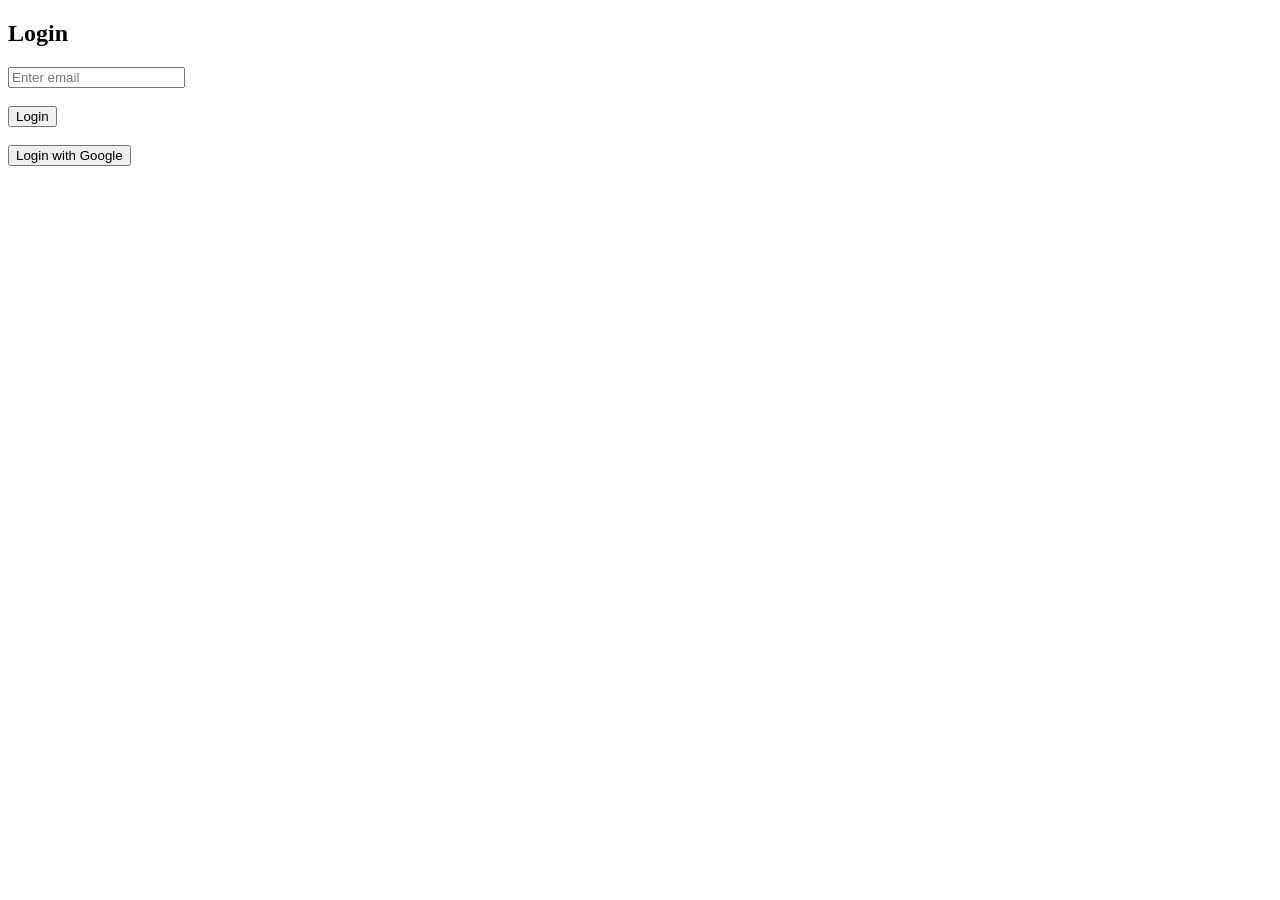
==== frontend/aptitude.html @ ebe655b9 "Intellihire backend done" ====
<!DOCTYPE html>
<html>

<head>
    <title>Aptitude Round</title>

    <style>
        body {
            font-family: Arial;
            margin: 40px;
        }

        button {
            padding: 10px;
            margin-top: 10px;
        }

        #timer {
            font-weight: bold;
            margin-bottom: 20px;
        }
    </style>

</head>

<body>

    <h2>Aptitude Round</h2>

    <h3 id="timer"></h3>

    <div id="question"></div>

    <script>
        let token = localStorage.getItem("token")

        if (!token) {

            alert("Please login first")

            window.location = "login.html"

        }

        let questions = []
        let index = 0
        let score = 0

        async function load() {

            let skills = JSON.parse(localStorage.getItem("missingSkills"))

            let jobRole = localStorage.getItem("jobRole")

            let res = await fetch("http://127.0.0.1:8000/start_interview", {

                method: "POST",

                headers: {
                    "Content-Type": "application/json"
                },

                body: JSON.stringify({
                    missing_skills: skills,
                    job_role: jobRole
                })

            })

            let data = await res.json()

            localStorage.setItem(
                "interviewData",
                JSON.stringify(data.interview)
            )

            questions = data.interview.aptitude

            show()

        }

        function show() {

            let q = questions[index]

            let html = "<h3>" + q.question + "</h3>"

            q.options.forEach(opt => {

                html +=
                    `<button onclick="select('${opt}')">${opt}</button><br><br>`

            })

            document.getElementById("question").innerHTML = html

        }

        function select(option) {

            if (option === questions[index].answer) {
                score++
            }

            index++

            if (index < questions.length) {

                show()

            }
            else {

                localStorage.setItem("aptitudeScore", score)

                window.location = "dsa.html"

            }

        }

        let time = 1200 // 20 minutes

        setInterval(() => {

            time--
            
            let minutes = Math.floor(time / 60);
            let seconds = time % 60;

            document.getElementById("timer").innerText =
                "Time Remaining: " + minutes + "m " + seconds + "s";

            if (time <= 0) {

                alert("Time Up")

                localStorage.setItem("aptitudeScore", score)

                window.location = "dsa.html"

            }

        }, 1000)

        load()

    </script>

</body>

</html>
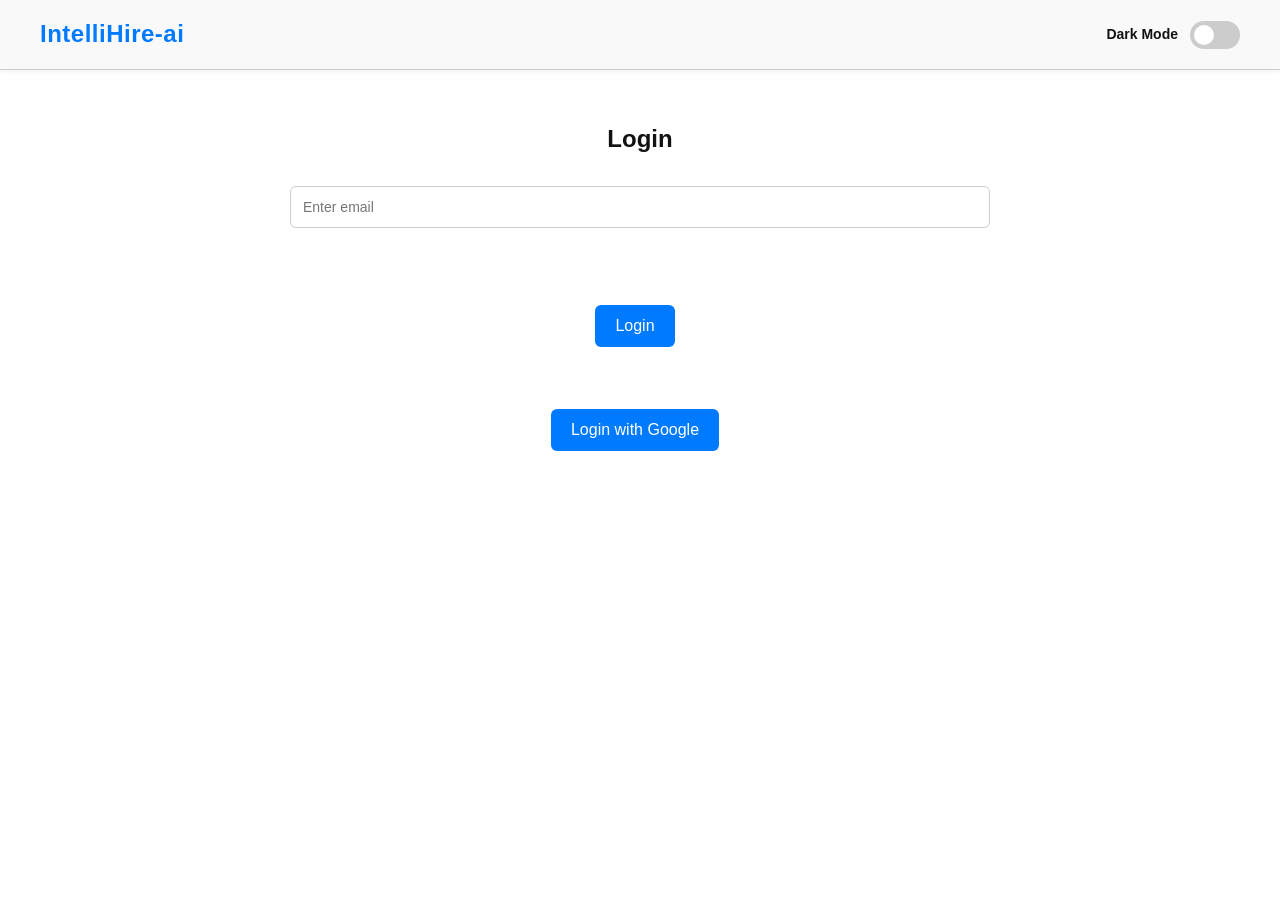
==== commit e95d3894: "basic frontend and dashboard fix" ====
--- a/frontend/aptitude.html
+++ b/frontend/aptitude.html
@@ -3,23 +3,7 @@
 
 <head>
     <title>Aptitude Round</title>
-
-    <style>
-        body {
-            font-family: Arial;
-            margin: 40px;
-        }
-
-        button {
-            padding: 10px;
-            margin-top: 10px;
-        }
-
-        #timer {
-            font-weight: bold;
-            margin-bottom: 20px;
-        }
-    </style>
+    <link rel="stylesheet" href="style.css">
 
 </head>
 
@@ -148,6 +132,7 @@
 
     </script>
 
+    <script src="theme.js"></script>
 </body>
 
 </html>
--- a/frontend/style.css
+++ b/frontend/style.css
@@ -0,0 +1,290 @@
+:root {
+  /* Light Theme Variables */
+  --bg-color: #ffffff;
+  --text-color: #121212;
+  --accent-color: #007bff; /* Blue */
+  --accent-hover: #0056b3;
+  --card-bg: #f9f9f9;
+  --border-color: #cccccc;
+  --highlight-color: #e0f7fa;
+  --highlight-border: #00acc1;
+  --progress-bg: #eeeeee;
+}
+
+[data-theme="dark"] {
+  /* Dark Theme Variables */
+  --bg-color: #121212;
+  --text-color: #ffffff;
+  --accent-color: #3f9eff; /* Lighter blue for dark mode */
+  --accent-hover: #1c85ff;
+  --card-bg: #1e1e1e;
+  --border-color: #333333;
+  --highlight-color: #1a3c40;
+  --highlight-border: #008ba3;
+  --progress-bg: #2a2a2a;
+}
+
+body {
+  font-family: 'Inter', Roboto, 'Segoe UI', Arial, sans-serif;
+  background-color: var(--bg-color);
+  color: var(--text-color);
+  margin: 0;
+  padding: 40px;
+  padding-top: 100px; /* Space for navbar */
+  transition: background-color 0.3s ease, color 0.3s ease;
+  line-height: 1.6;
+  display: flex;
+  flex-direction: column;
+  align-items: center;
+  text-align: center;
+  min-height: 100vh;
+  box-sizing: border-box;
+  animation: fadeInUp 0.5s ease-out;
+}
+
+/* Animations */
+@keyframes fadeInUp {
+  from {
+    opacity: 0;
+    transform: translateY(20px);
+  }
+  to {
+    opacity: 1;
+    transform: translateY(0);
+  }
+}
+
+@keyframes slideDown {
+  from {
+    opacity: 0;
+    transform: translateY(-20px);
+  }
+  to {
+    opacity: 1;
+    transform: translateY(0);
+  }
+}
+
+/* Forms */
+form {
+  display: flex;
+  flex-direction: column;
+  align-items: center;
+  width: 100%;
+}
+
+/* Navbar */
+.navbar {
+  position: fixed;
+  top: 0;
+  left: 0;
+  width: 100%;
+  height: 70px;
+  background-color: var(--card-bg);
+  border-bottom: 1px solid var(--border-color);
+  display: flex;
+  align-items: center;
+  justify-content: space-between;
+  padding: 0 40px;
+  box-sizing: border-box;
+  z-index: 1000;
+  box-shadow: 0 2px 4px rgba(0,0,0,0.05);
+  transition: background-color 0.3s ease, border-color 0.3s ease;
+  animation: slideDown 0.5s ease-out;
+}
+
+.brand {
+  font-size: 24px;
+  font-weight: 800;
+  color: var(--accent-color);
+  margin: 0;
+  letter-spacing: 0.5px;
+}
+
+/* Typography */
+h2, h3, p, div {
+  color: var(--text-color);
+}
+
+/* Buttons */
+button {
+  background-color: var(--accent-color);
+  color: #ffffff;
+  border: none;
+  padding: 12px 20px;
+  margin-top: 10px;
+  margin-right: 10px;
+  border-radius: 6px;
+  cursor: pointer;
+  font-size: 16px;
+  font-weight: 500;
+  transition: background-color 0.3s ease, transform 0.1s ease;
+}
+
+button:hover {
+  background-color: var(--accent-hover);
+  transform: translateY(-2px);
+}
+
+button:disabled {
+  background-color: #555555;
+  cursor: not-allowed;
+  transform: none;
+}
+
+/* Inputs & Textareas */
+input:not([type="checkbox"]):not([type="radio"]), textarea {
+  width: 100%;
+  max-width: 700px;
+  padding: 12px;
+  margin-top: 8px;
+  margin-bottom: 16px;
+  border: 1px solid var(--border-color);
+  border-radius: 6px;
+  background-color: var(--bg-color);
+  color: var(--text-color);
+  font-size: 14px;
+  font-family: inherit;
+  box-sizing: border-box;
+  transition: border-color 0.3s ease, background-color 0.3s ease, color 0.3s ease, box-shadow 0.3s ease;
+}
+
+textarea {
+  resize: vertical;
+  min-height: 120px;
+}
+
+input:focus, textarea:focus {
+  outline: none;
+  border-color: var(--accent-color);
+  box-shadow: 0 0 0 3px rgba(0, 123, 255, 0.25);
+}
+
+/* Specific elements needing card-like styling */
+#resume_feedback, #feedback, .question-block, .remark-block {
+  background-color: var(--card-bg);
+  border: 1px solid var(--border-color);
+  padding: 20px;
+  border-radius: 8px;
+  margin-top: 20px;
+  margin-bottom: 20px;
+  box-shadow: 0 4px 6px rgba(0,0,0,0.05);
+  transition: background-color 0.3s ease, border-color 0.3s ease, transform 0.2s ease, box-shadow 0.2s ease;
+}
+
+#resume_feedback:hover, #feedback:hover, .question-block:hover {
+  transform: translateY(-3px);
+  box-shadow: 0 6px 12px rgba(0,0,0,0.1);
+}
+
+#progress {
+  background-color: var(--progress-bg);
+  padding: 15px;
+  margin-bottom: 25px;
+  font-weight: bold;
+  border-radius: 8px;
+  text-align: center;
+  transition: background-color 0.3s ease;
+}
+
+.remark-block {
+  background-color: var(--highlight-color) !important;
+  border-left: 4px solid var(--highlight-border) !important;
+  border-top: none;
+  border-right: none;
+  border-bottom: none;
+  border-radius: 4px;
+}
+
+/* Tables */
+table {
+  border-collapse: collapse;
+  width: 100%;
+  max-width: 800px;
+  margin-top: 20px;
+  background-color: var(--card-bg);
+  border-radius: 8px;
+  overflow: hidden;
+  box-shadow: 0 4px 6px rgba(0,0,0,0.05);
+}
+
+th, td {
+  border: 1px solid var(--border-color);
+  padding: 15px;
+  text-align: center;
+}
+
+tbody tr {
+  transition: background-color 0.2s ease, transform 0.2s ease;
+}
+
+tbody tr:hover {
+  background-color: var(--highlight-color);
+}
+
+th {
+  background-color: var(--accent-color);
+  color: #ffffff;
+  font-weight: 600;
+}
+
+td {
+  color: var(--text-color);
+}
+
+/* Theme Toggle Button */
+.theme-switch-wrapper {
+  display: flex;
+  align-items: center;
+  gap: 12px;
+  background-color: transparent;
+}
+
+.theme-switch {
+  display: inline-block;
+  height: 28px;
+  position: relative;
+  width: 50px;
+}
+
+.theme-switch input {
+  display: none;
+}
+
+.slider {
+  background-color: #cccccc;
+  bottom: 0;
+  cursor: pointer;
+  left: 0;
+  position: absolute;
+  right: 0;
+  top: 0;
+  transition: .4s;
+}
+
+.slider:before {
+  background-color: #ffffff;
+  bottom: 4px;
+  content: "";
+  height: 20px;
+  left: 4px;
+  position: absolute;
+  transition: .4s;
+  width: 20px;
+}
+
+input:checked + .slider {
+  background-color: var(--accent-color);
+}
+
+input:checked + .slider:before {
+  transform: translateX(22px);
+}
+
+.slider.round {
+  border-radius: 34px;
+}
+
+.slider.round:before {
+  border-radius: 50%;
+}
